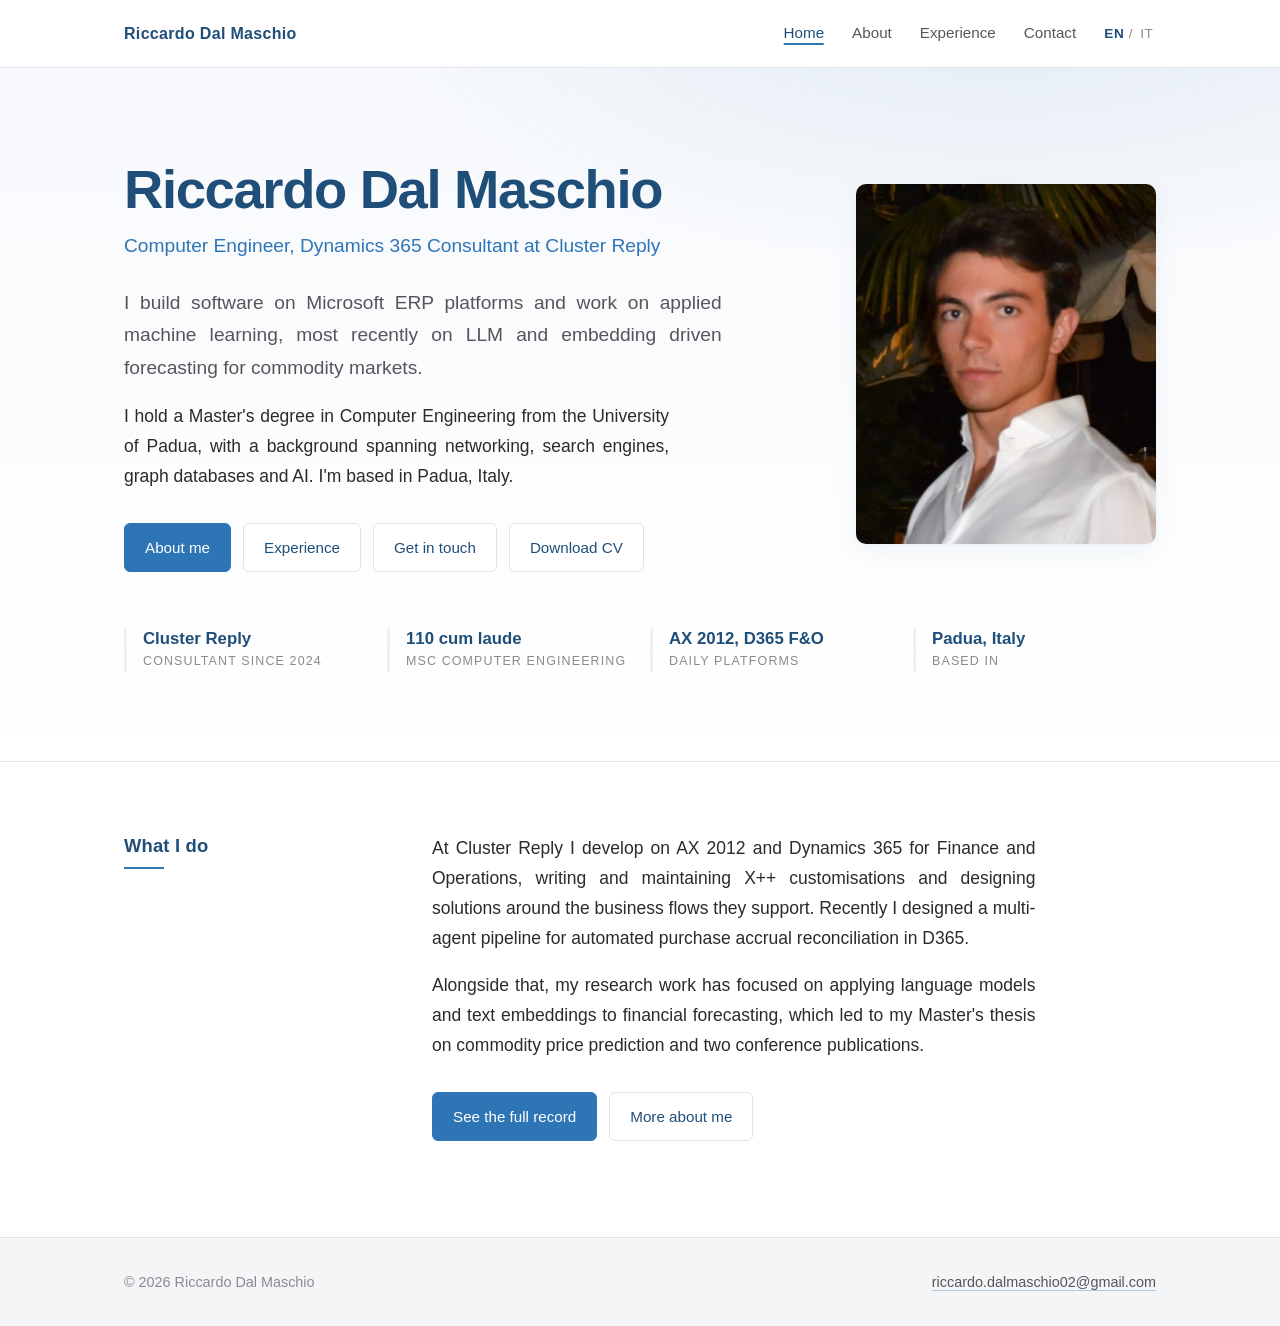
==== index.html @ c790fe82 "Richer desktop layout, subtle animations, justified text, publication links - Two-column editorial l" ====
<!DOCTYPE html>
<html lang="en">
<head>
  <meta charset="utf-8">
  <meta name="viewport" content="width=device-width, initial-scale=1">
  <title>Riccardo Dal Maschio</title>
  <meta name="description" content="Riccardo Dal Maschio, computer engineer and Microsoft Dynamics 365 consultant based in Padua, Italy.">
  <link rel="alternate" hreflang="it" href="it/index.html">
  <link rel="alternate" hreflang="en" href="index.html">
  <link rel="stylesheet" href="styles.css">
  <script>document.documentElement.classList.add('js');</script>
</head>
<body>

  <header class="site-header">
    <div class="wrap">
      <a class="brand" href="index.html">Riccardo Dal Maschio</a>
      <div class="header-right">
        <nav class="site-nav" aria-label="Main">
          <ul>
            <li><a href="index.html" aria-current="page">Home</a></li>
            <li><a href="about.html">About</a></li>
            <li><a href="experience.html">Experience</a></li>
            <li><a href="contact.html">Contact</a></li>
          </ul>
        </nav>
        <p class="lang-switch">
          <span aria-current="true">EN</span> / <a href="it/index.html" hreflang="it" lang="it">IT</a>
        </p>
      </div>
    </div>
  </header>

  <div class="hero-band">
    <div class="wrap">
      <section class="hero">
        <div class="hero-text reveal">
          <h1>Riccardo Dal Maschio</h1>
          <p class="role">Computer Engineer, Dynamics 365 Consultant at Cluster Reply</p>

          <p class="lede">
            I build software on Microsoft ERP platforms and work on applied
            machine learning, most recently on LLM and embedding driven
            forecasting for commodity markets.
          </p>

          <p>
            I hold a Master's degree in Computer Engineering from the University
            of Padua, with a background spanning networking, search engines,
            graph databases and AI. I'm based in Padua, Italy.
          </p>

          <div class="actions">
            <a class="btn btn-primary" href="about.html">About me</a>
            <a class="btn" href="experience.html">Experience</a>
            <a class="btn" href="contact.html">Get in touch</a>
            <a class="btn" href="resume/Riccardo%20Dal%20Maschio%20CV.pdf" download>Download CV</a>
          </div>
        </div>

        <img class="hero-photo reveal" src="resume/foto%20cv.jpeg"
             alt="Portrait of Riccardo Dal Maschio" width="300" height="360">
      </section>

      <ul class="facts" data-stagger>
        <li class="reveal">
          <span class="fact-value">Cluster Reply</span>
          <span class="fact-label">Consultant since 2024</span>
        </li>
        <li class="reveal">
          <span class="fact-value">110 cum laude</span>
          <span class="fact-label">MSc Computer Engineering</span>
        </li>
        <li class="reveal">
          <span class="fact-value">AX 2012, D365 F&amp;O</span>
          <span class="fact-label">Daily platforms</span>
        </li>
        <li class="reveal">
          <span class="fact-value">Padua, Italy</span>
          <span class="fact-label">Based in</span>
        </li>
      </ul>
    </div>
  </div>

  <main>
    <div class="wrap">

      <section class="content-section reveal">
        <h2>What I do</h2>
        <div class="section-body" data-stagger>
          <p>
            At Cluster Reply I develop on AX 2012 and Dynamics 365 for Finance
            and Operations, writing and maintaining X++ customisations and
            designing solutions around the business flows they support. Recently
            I designed a multi-agent pipeline for automated purchase accrual
            reconciliation in D365.
          </p>
          <p>
            Alongside that, my research work has focused on applying language
            models and text embeddings to financial forecasting, which led to my
            Master's thesis on commodity price prediction and two conference
            publications.
          </p>
          <div class="actions">
            <a class="btn btn-primary" href="experience.html">See the full record</a>
            <a class="btn" href="about.html">More about me</a>
          </div>
        </div>
      </section>

    </div>
  </main>

  <footer class="site-footer">
    <div class="wrap">
      <span>&copy; 2026 Riccardo Dal Maschio</span>
      <span><a href="mailto:riccardo.dalmaschio02@gmail.com">riccardo.dalmaschio02@gmail.com</a></span>
    </div>
  </footer>

  <script src="script.js"></script>
</body>
</html>
---- styles.css ----
/* ---------- Base ---------- */

:root {
  --navy: #1f4e79;
  --blue: #2e75b6;
  --blue-soft: #eaf1f8;
  --ink: #2b2b2e;
  --ink-soft: #55565a;
  --ink-faint: #8a8b90;
  --rule: #e0e3e8;
  --bg: #ffffff;
  --bg-soft: #f4f5f7;
  --shadow: 0 1px 2px rgba(31, 78, 121, 0.04), 0 8px 24px rgba(31, 78, 121, 0.06);
  --shadow-lift: 0 2px 4px rgba(31, 78, 121, 0.06), 0 14px 34px rgba(31, 78, 121, 0.1);
  --ease: cubic-bezier(0.22, 0.61, 0.36, 1);
}

*,
*::before,
*::after {
  box-sizing: border-box;
}

html {
  -webkit-text-size-adjust: 100%;
  scroll-behavior: smooth;
}

body {
  margin: 0;
  background: var(--bg);
  color: var(--ink);
  font-family: -apple-system, BlinkMacSystemFont, "Segoe UI", Roboto,
    "Helvetica Neue", Arial, sans-serif;
  font-size: 17px;
  line-height: 1.7;
  -webkit-font-smoothing: antialiased;
}

/* ---------- Layout ---------- */

.wrap {
  width: 100%;
  max-width: 1080px;
  margin: 0 auto;
  padding: 0 1.5rem;
}

main {
  padding: 3.5rem 0 5rem;
}

section + section {
  margin-top: 4rem;
}

/* ---------- Typography ---------- */

h1,
h2,
h3 {
  line-height: 1.25;
  font-weight: 600;
  margin: 0 0 0.75rem;
  letter-spacing: -0.015em;
  color: var(--navy);
}

h1 {
  font-size: 2.4rem;
}

h2 {
  font-size: 1.3rem;
  margin-top: 0;
  padding-bottom: 0.5rem;
  border-bottom: 2px solid var(--blue-soft);
}

h3 {
  font-size: 1.05rem;
  font-weight: 600;
  color: var(--ink);
}

p {
  margin: 0 0 1.1rem;
}

ul {
  margin: 0 0 1.1rem;
  padding-left: 1.25rem;
}

li {
  margin-bottom: 0.4rem;
}

li::marker {
  color: var(--blue);
}

/* Justified body copy, with hyphenation so the rag stays tight */
p,
.entry li,
.tech-list li,
.pub-list li {
  text-align: justify;
  text-justify: inter-word;
  hyphens: auto;
}

.meta,
.role,
.eyebrow,
.lang-switch,
.site-footer span,
.contact-list li,
.skill-card li {
  text-align: left;
  hyphens: manual;
}

a {
  color: var(--blue);
  text-decoration: underline;
  text-underline-offset: 3px;
  text-decoration-color: rgba(46, 117, 182, 0.35);
  transition: color 0.2s var(--ease), text-decoration-color 0.2s var(--ease);
}

a:hover,
a:focus-visible {
  color: var(--navy);
  text-decoration-color: currentColor;
}

:focus-visible {
  outline: 2px solid var(--blue);
  outline-offset: 3px;
}

.lede {
  font-size: 1.15rem;
  color: var(--ink-soft);
}

.muted {
  color: var(--ink-soft);
}

.eyebrow {
  font-size: 0.8rem;
  letter-spacing: 0.09em;
  text-transform: uppercase;
  color: var(--blue);
  font-weight: 600;
  margin-bottom: 1.25rem;
}

.page-head {
  margin-bottom: 3rem;
}

/* ---------- Header / nav ---------- */

.site-header {
  position: sticky;
  top: 0;
  z-index: 10;
  border-bottom: 1px solid var(--rule);
  background: rgba(255, 255, 255, 0.9);
  backdrop-filter: saturate(180%) blur(10px);
  padding: 1.15rem 0;
}

.site-header .wrap {
  display: flex;
  flex-wrap: wrap;
  align-items: center;
  justify-content: space-between;
  gap: 0.75rem 2rem;
}

.brand {
  font-weight: 600;
  font-size: 1rem;
  letter-spacing: 0.02em;
  text-decoration: none;
  color: var(--navy);
}

.header-right {
  display: flex;
  flex-wrap: wrap;
  align-items: center;
  gap: 0.75rem 1.75rem;
}

.site-nav ul {
  display: flex;
  flex-wrap: wrap;
  gap: 1.75rem;
  list-style: none;
  margin: 0;
  padding: 0;
}

.site-nav li {
  margin: 0;
}

.site-nav a {
  position: relative;
  text-decoration: none;
  color: var(--ink-soft);
  font-size: 0.95rem;
  padding-bottom: 4px;
  transition: color 0.2s var(--ease);
}

/* Nav underline that grows from the centre on hover */
.site-nav a::after {
  content: "";
  position: absolute;
  left: 50%;
  bottom: 0;
  width: 0;
  height: 2px;
  background: var(--blue);
  transform: translateX(-50%);
  transition: width 0.25s var(--ease);
}

.site-nav a:hover,
.site-nav a:focus-visible {
  color: var(--blue);
}

.site-nav a:hover::after,
.site-nav a:focus-visible::after,
.site-nav a[aria-current="page"]::after {
  width: 100%;
}

.site-nav a[aria-current="page"] {
  color: var(--navy);
}

.lang-switch {
  margin: 0;
  font-size: 0.85rem;
  letter-spacing: 0.05em;
  color: var(--ink-faint);
  white-space: nowrap;
}

.lang-switch a {
  text-decoration: none;
  color: var(--ink-faint);
  padding: 0 0.15rem;
}

.lang-switch a:hover,
.lang-switch a:focus-visible {
  color: var(--blue);
}

.lang-switch [aria-current="true"] {
  color: var(--navy);
  font-weight: 600;
}

/* ---------- Home hero ---------- */

.hero-band {
  background:
    radial-gradient(60rem 26rem at 78% -10%, rgba(46, 117, 182, 0.1), transparent 65%),
    linear-gradient(180deg, #f7f9fc 0%, #ffffff 100%);
  border-bottom: 1px solid var(--rule);
  padding: 4.5rem 0 4rem;
}

.hero {
  display: grid;
  grid-template-columns: minmax(0, 1fr);
  gap: 2.5rem;
  align-items: center;
}

.hero h1 {
  font-size: 2.6rem;
  margin-bottom: 0.4rem;
}

.hero .role {
  font-size: 1.1rem;
  color: var(--blue);
  font-weight: 500;
  margin-bottom: 1.5rem;
}

.hero-photo {
  width: 100%;
  max-width: 260px;
  aspect-ratio: 5 / 6;
  object-fit: cover;
  object-position: center 18%;
  border-radius: 10px;
  box-shadow: var(--shadow);
  transition: transform 0.4s var(--ease), box-shadow 0.4s var(--ease);
}

.hero-photo:hover {
  transform: translateY(-4px);
  box-shadow: var(--shadow-lift);
}

/* Small stat strip under the hero */
.facts {
  display: grid;
  grid-template-columns: repeat(auto-fit, minmax(160px, 1fr));
  gap: 1.25rem;
  margin-top: 3.5rem;
  padding: 0;
  list-style: none;
}

.facts li {
  margin: 0;
  padding-left: 1rem;
  border-left: 3px solid var(--blue-soft);
  transition: border-color 0.25s var(--ease);
}

.facts li:hover {
  border-left-color: var(--blue);
}

.facts .fact-value {
  display: block;
  font-size: 1.05rem;
  font-weight: 600;
  color: var(--navy);
  line-height: 1.35;
}

.facts .fact-label {
  display: block;
  font-size: 0.78rem;
  letter-spacing: 0.09em;
  text-transform: uppercase;
  color: var(--ink-faint);
}

/* ---------- Buttons ---------- */

.actions {
  display: flex;
  flex-wrap: wrap;
  gap: 0.75rem;
  margin-top: 2rem;
}

.btn {
  display: inline-block;
  padding: 0.65rem 1.25rem;
  border: 1px solid var(--rule);
  border-radius: 6px;
  font-size: 0.95rem;
  text-decoration: none;
  color: var(--navy);
  background: var(--bg);
  transition: transform 0.2s var(--ease), border-color 0.2s var(--ease),
    background-color 0.2s var(--ease), box-shadow 0.2s var(--ease),
    color 0.2s var(--ease);
}

.btn:hover,
.btn:focus-visible {
  border-color: var(--blue);
  background: var(--blue-soft);
  color: var(--navy);
  transform: translateY(-2px);
  box-shadow: var(--shadow);
}

.btn:active {
  transform: translateY(0);
}

.btn-primary {
  background: var(--blue);
  border-color: var(--blue);
  color: #fff;
}

.btn-primary:hover,
.btn-primary:focus-visible {
  background: var(--navy);
  border-color: var(--navy);
  color: #fff;
}

/* ---------- Entries (experience / education) ---------- */

.entry {
  position: relative;
  padding: 1.4rem 1.5rem;
  margin-bottom: 1rem;
  background: var(--bg);
  border: 1px solid var(--rule);
  border-left: 3px solid var(--blue-soft);
  border-radius: 8px;
  transition: transform 0.25s var(--ease), box-shadow 0.25s var(--ease),
    border-left-color 0.25s var(--ease);
}

.entry:hover {
  transform: translateY(-2px);
  border-left-color: var(--blue);
  box-shadow: var(--shadow);
}

.entry h3 {
  margin-bottom: 0.2rem;
}

.entry .meta {
  font-size: 0.82rem;
  letter-spacing: 0.05em;
  text-transform: uppercase;
  color: var(--blue);
  font-weight: 600;
  margin-bottom: 0.75rem;
}

.entry ul,
.entry p {
  margin-bottom: 0;
}

.entry ul {
  list-style: disc;
  padding-left: 1.25rem;
}

/* ---------- Skill cards ---------- */

.skill-groups {
  display: grid;
  grid-template-columns: repeat(auto-fit, minmax(230px, 1fr));
  gap: 1.25rem;
  margin-top: 1.75rem;
}

.skill-card {
  background: var(--bg-soft);
  border: 1px solid transparent;
  border-radius: 8px;
  padding: 1.25rem 1.4rem;
  transition: transform 0.25s var(--ease), box-shadow 0.25s var(--ease),
    border-color 0.25s var(--ease), background-color 0.25s var(--ease);
}

.skill-card:hover {
  transform: translateY(-2px);
  background: var(--bg);
  border-color: var(--rule);
  box-shadow: var(--shadow);
}

.skill-card h3 {
  font-size: 0.8rem;
  letter-spacing: 0.09em;
  text-transform: uppercase;
  color: var(--blue);
  margin-bottom: 0.7rem;
}

.skill-card ul {
  list-style: disc;
  padding-left: 1.15rem;
  margin: 0;
}

.skill-card li {
  font-size: 0.95rem;
  color: var(--ink-soft);
  margin-bottom: 0.3rem;
}

/* ---------- Contact list ---------- */

.contact-list {
  list-style: none;
  padding: 0;
  margin: 2rem 0 0;
  display: grid;
  gap: 1rem;
  grid-template-columns: repeat(auto-fit, minmax(260px, 1fr));
}

.contact-list li {
  margin: 0;
  padding: 1.15rem 1.4rem;
  background: var(--bg);
  border: 1px solid var(--rule);
  border-left: 3px solid var(--blue-soft);
  border-radius: 8px;
  transition: transform 0.25s var(--ease), box-shadow 0.25s var(--ease),
    border-left-color 0.25s var(--ease);
}

.contact-list li:hover {
  transform: translateY(-2px);
  border-left-color: var(--blue);
  box-shadow: var(--shadow);
}

.contact-list .label {
  display: block;
  font-size: 0.78rem;
  letter-spacing: 0.09em;
  text-transform: uppercase;
  color: var(--blue);
  font-weight: 600;
  margin-bottom: 0.15rem;
}

/* ---------- Footer ---------- */

.site-footer {
  border-top: 1px solid var(--rule);
  background: var(--bg-soft);
  padding: 2rem 0;
  font-size: 0.9rem;
  color: var(--ink-faint);
}

.site-footer .wrap {
  display: flex;
  flex-wrap: wrap;
  justify-content: space-between;
  gap: 0.5rem 1.5rem;
}

.site-footer a {
  color: var(--ink-soft);
}

.site-footer a:hover,
.site-footer a:focus-visible {
  color: var(--blue);
}

/* ---------- Scroll reveal ---------- */

.js .reveal {
  opacity: 0;
  transform: translateY(16px);
  transition: opacity 0.6s var(--ease), transform 0.6s var(--ease);
  transition-delay: var(--delay, 0s);
}

.js .reveal.is-visible {
  opacity: 1;
  transform: none;
}

/* ---------- Desktop layout ---------- */

@media (min-width: 800px) {
  body {
    font-size: 17.5px;
  }

  main {
    padding: 4.5rem 0 6rem;
  }

  h1 {
    font-size: 3rem;
  }

  .page-head {
    display: grid;
    grid-template-columns: 220px minmax(0, 1fr);
    gap: 0 3rem;
    align-items: baseline;
    margin-bottom: 4rem;
  }

  .page-head .eyebrow {
    grid-column: 1;
    margin: 0;
    padding-top: 0.75rem;
  }

  .page-head h1 {
    grid-column: 2;
    margin: 0;
  }

  /* Editorial two-column sections: heading rail on the left, content right */
  .content-section {
    display: grid;
    grid-template-columns: 220px minmax(0, 1fr);
    gap: 0 3rem;
  }

  .content-section > h2 {
    position: sticky;
    top: 5.5rem;
    align-self: start;
    border-bottom: none;
    padding-bottom: 0;
    font-size: 1.15rem;
    letter-spacing: 0.01em;
  }

  .content-section > h2::after {
    content: "";
    display: block;
    width: 2.5rem;
    height: 2px;
    margin-top: 0.6rem;
    background: var(--blue);
  }

  .section-body > :last-child {
    margin-bottom: 0;
  }

  /* Prose gets a comfortable measure without shrinking the whole page */
  .section-body p,
  .section-body > ul {
    max-width: 62ch;
  }

  .hero {
    grid-template-columns: minmax(0, 1fr) 300px;
    gap: 4rem;
  }

  .hero h1 {
    font-size: 3.4rem;
    letter-spacing: -0.025em;
  }

  .hero .role {
    font-size: 1.2rem;
  }

  .hero .lede {
    font-size: 1.2rem;
  }

  .hero-text p {
    max-width: 56ch;
  }

  .hero-photo {
    max-width: 300px;
    justify-self: end;
  }

  .hero-band {
    padding: 5.5rem 0 4.5rem;
  }

  /* Experience entries sit two per row on wide screens */
  .entry-grid {
    display: grid;
    grid-template-columns: repeat(2, minmax(0, 1fr));
    gap: 1.25rem;
    align-items: start;
  }

  .entry-grid .entry {
    margin-bottom: 0;
    height: 100%;
  }

  .entry-grid .entry-wide {
    grid-column: 1 / -1;
  }
}

@media (min-width: 1100px) {
  .page-head,
  .content-section {
    grid-template-columns: 260px minmax(0, 1fr);
  }
}

/* ---------- Mobile ---------- */

@media (max-width: 600px) {
  body {
    font-size: 16px;
  }

  main {
    padding: 2.5rem 0 3.5rem;
  }

  h1 {
    font-size: 1.9rem;
  }

  .hero-band {
    padding: 2.5rem 0 2.75rem;
  }

  .hero {
    gap: 1.75rem;
  }

  .hero h1 {
    font-size: 2rem;
  }

  .hero-photo {
    max-width: 170px;
    order: -1;
  }

  .site-header {
    position: static;
    padding: 1.25rem 0;
  }

  .site-header .wrap {
    flex-direction: column;
    align-items: flex-start;
  }

  .header-right {
    flex-direction: column;
    align-items: flex-start;
    gap: 0.75rem;
  }

  .site-nav ul {
    gap: 1.15rem;
  }

  /* Justification gets ugly at phone widths */
  p,
  .entry li,
  .tech-list li,
  .pub-list li {
    text-align: left;
  }
}

/* ---------- Motion preferences ---------- */

@media (prefers-reduced-motion: reduce) {
  html {
    scroll-behavior: auto;
  }

  *,
  *::before,
  *::after {
    animation-duration: 0.01ms !important;
    animation-iteration-count: 1 !important;
    transition-duration: 0.01ms !important;
  }

  .js .reveal {
    opacity: 1;
    transform: none;
  }
}
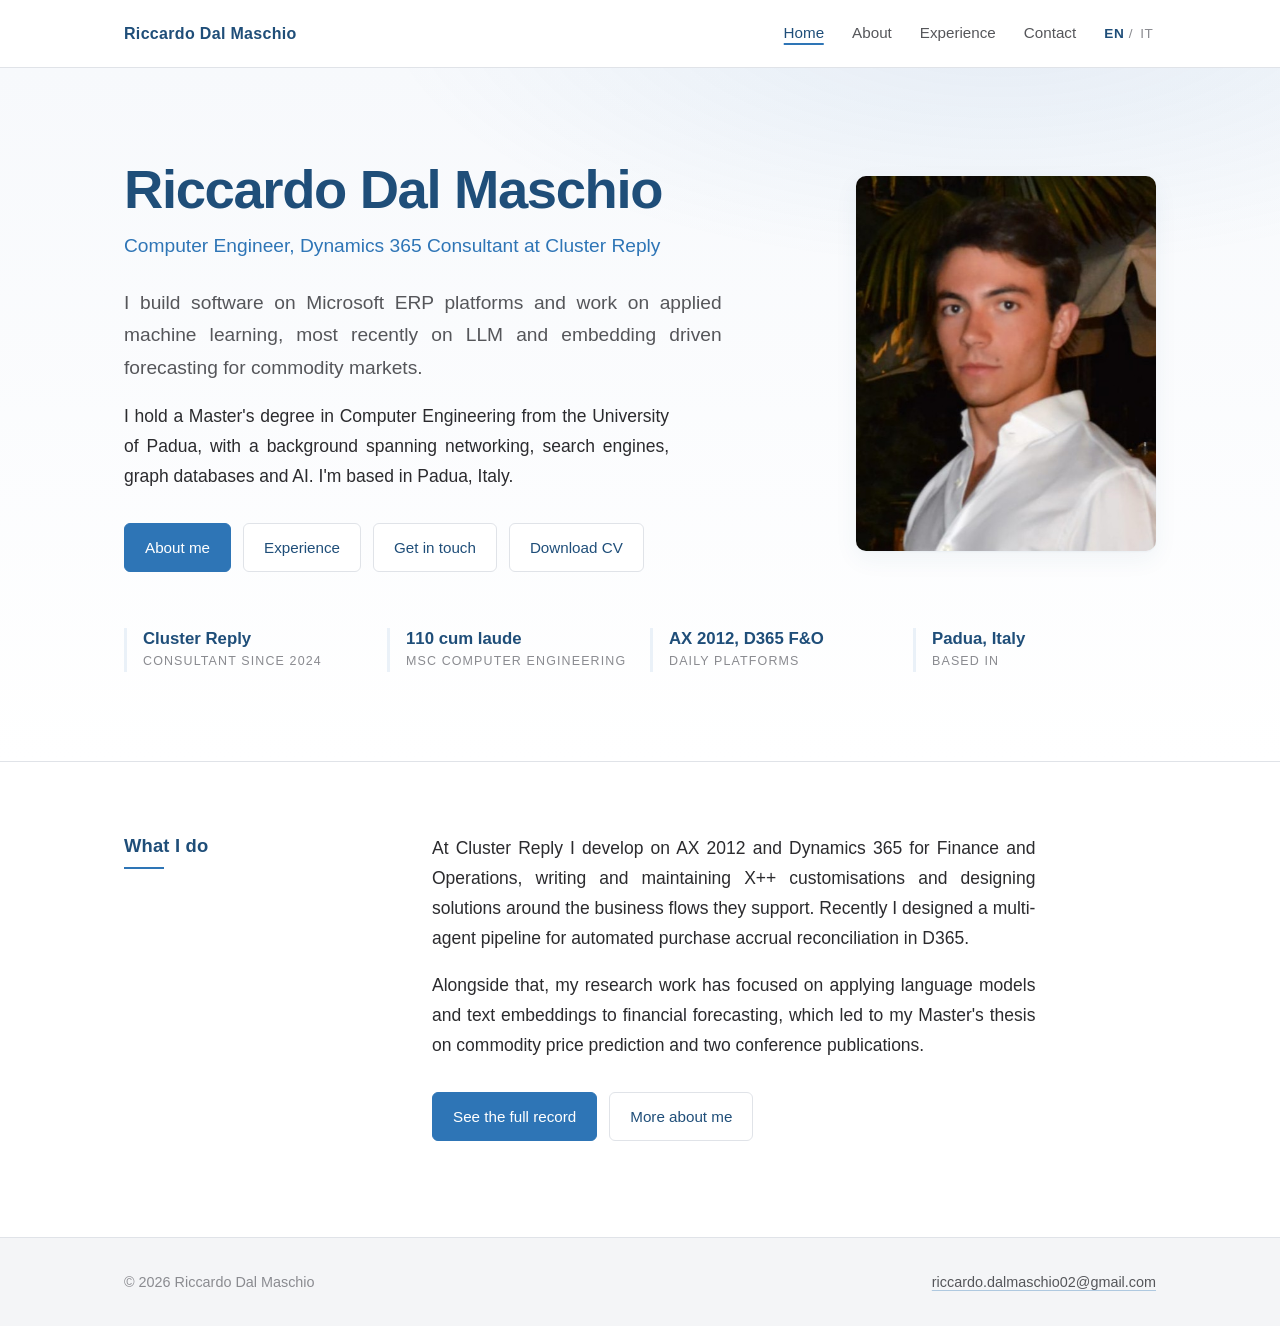
==== commit 8b15f0ac: "Justify text at all widths, fix mobile portrait, RDM favicon - Keep body copy justified on phones as" ====
--- a/index.html
+++ b/index.html
@@ -7,6 +7,7 @@
   <meta name="description" content="Riccardo Dal Maschio, computer engineer and Microsoft Dynamics 365 consultant based in Padua, Italy.">
   <link rel="alternate" hreflang="it" href="it/index.html">
   <link rel="alternate" hreflang="en" href="index.html">
+  <link rel="icon" href="favicon.svg" type="image/svg+xml">
   <link rel="stylesheet" href="styles.css">
   <script>document.documentElement.classList.add('js');</script>
 </head>
@@ -59,7 +60,7 @@
         </div>
 
         <img class="hero-photo reveal" src="resume/foto%20cv.jpeg"
-             alt="Portrait of Riccardo Dal Maschio" width="300" height="360">
+             alt="Portrait of Riccardo Dal Maschio" width="300" height="375">
       </section>
 
       <ul class="facts" data-stagger>
--- a/styles.css
+++ b/styles.css
@@ -30,6 +30,7 @@
   margin: 0;
   background: var(--bg);
   color: var(--ink);
+  overflow-wrap: break-word;
   font-family: -apple-system, BlinkMacSystemFont, "Segoe UI", Roboto,
     "Helvetica Neue", Arial, sans-serif;
   font-size: 17px;
@@ -170,6 +171,7 @@
   z-index: 10;
   border-bottom: 1px solid var(--rule);
   background: rgba(255, 255, 255, 0.9);
+  -webkit-backdrop-filter: saturate(180%) blur(10px);
   backdrop-filter: saturate(180%) blur(10px);
   padding: 1.15rem 0;
 }
@@ -300,14 +302,18 @@
   margin-bottom: 1.5rem;
 }
 
+/* Both dimensions are set explicitly rather than derived from aspect-ratio:
+   browsers without aspect-ratio support otherwise fall back to the img height
+   attribute and render a tall, narrow sliver. */
 .hero-photo {
-  width: 100%;
-  max-width: 260px;
-  aspect-ratio: 5 / 6;
+  display: block;
+  width: min(100%, 250px);
+  height: 300px;
   object-fit: cover;
   object-position: center 18%;
   border-radius: 10px;
   box-shadow: var(--shadow);
+  justify-self: center;
   transition: transform 0.4s var(--ease), box-shadow 0.4s var(--ease);
 }
 
@@ -492,18 +498,24 @@
 
 /* ---------- Contact list ---------- */
 
+/* One full-width row per detail: long values such as the email address get the
+   whole column and never overflow their card. */
 .contact-list {
   list-style: none;
   padding: 0;
   margin: 2rem 0 0;
   display: grid;
-  gap: 1rem;
-  grid-template-columns: repeat(auto-fit, minmax(260px, 1fr));
+  gap: 0.85rem;
+  grid-template-columns: minmax(0, 1fr);
 }
 
 .contact-list li {
+  display: grid;
+  grid-template-columns: 7.5rem minmax(0, 1fr);
+  align-items: baseline;
+  gap: 0 1.25rem;
   margin: 0;
-  padding: 1.15rem 1.4rem;
+  padding: 1.1rem 1.4rem;
   background: var(--bg);
   border: 1px solid var(--rule);
   border-left: 3px solid var(--blue-soft);
@@ -518,14 +530,18 @@
   box-shadow: var(--shadow);
 }
 
+.contact-list li > a,
+.contact-list li > .muted {
+  min-width: 0;
+  overflow-wrap: anywhere;
+}
+
 .contact-list .label {
-  display: block;
   font-size: 0.78rem;
   letter-spacing: 0.09em;
   text-transform: uppercase;
   color: var(--blue);
   font-weight: 600;
-  margin-bottom: 0.15rem;
 }
 
 /* ---------- Footer ---------- */
@@ -661,7 +677,8 @@
   }
 
   .hero-photo {
-    max-width: 300px;
+    width: 300px;
+    height: 375px;
     justify-self: end;
   }
 
@@ -670,11 +687,11 @@
   }
 
   /* Experience entries sit two per row on wide screens */
+  /* Default stretch alignment keeps paired cards the same height */
   .entry-grid {
     display: grid;
     grid-template-columns: repeat(2, minmax(0, 1fr));
     gap: 1.25rem;
-    align-items: start;
   }
 
   .entry-grid .entry {
@@ -694,6 +711,16 @@
   }
 }
 
+/* ---------- Tablet and below ---------- */
+
+/* Below the two-column breakpoint the hero is a single stack, so the portrait
+   leads and the text follows, on every narrow width rather than only on phones. */
+@media (max-width: 799px) {
+  .hero-photo {
+    order: -1;
+  }
+}
+
 /* ---------- Mobile ---------- */
 
 @media (max-width: 600px) {
@@ -722,8 +749,13 @@
   }
 
   .hero-photo {
-    max-width: 170px;
-    order: -1;
+    width: min(100%, 230px);
+    height: 276px;
+  }
+
+  .contact-list li {
+    grid-template-columns: minmax(0, 1fr);
+    gap: 0.15rem;
   }
 
   .site-header {
@@ -746,13 +778,6 @@
     gap: 1.15rem;
   }
 
-  /* Justification gets ugly at phone widths */
-  p,
-  .entry li,
-  .tech-list li,
-  .pub-list li {
-    text-align: left;
-  }
 }
 
 /* ---------- Motion preferences ---------- */
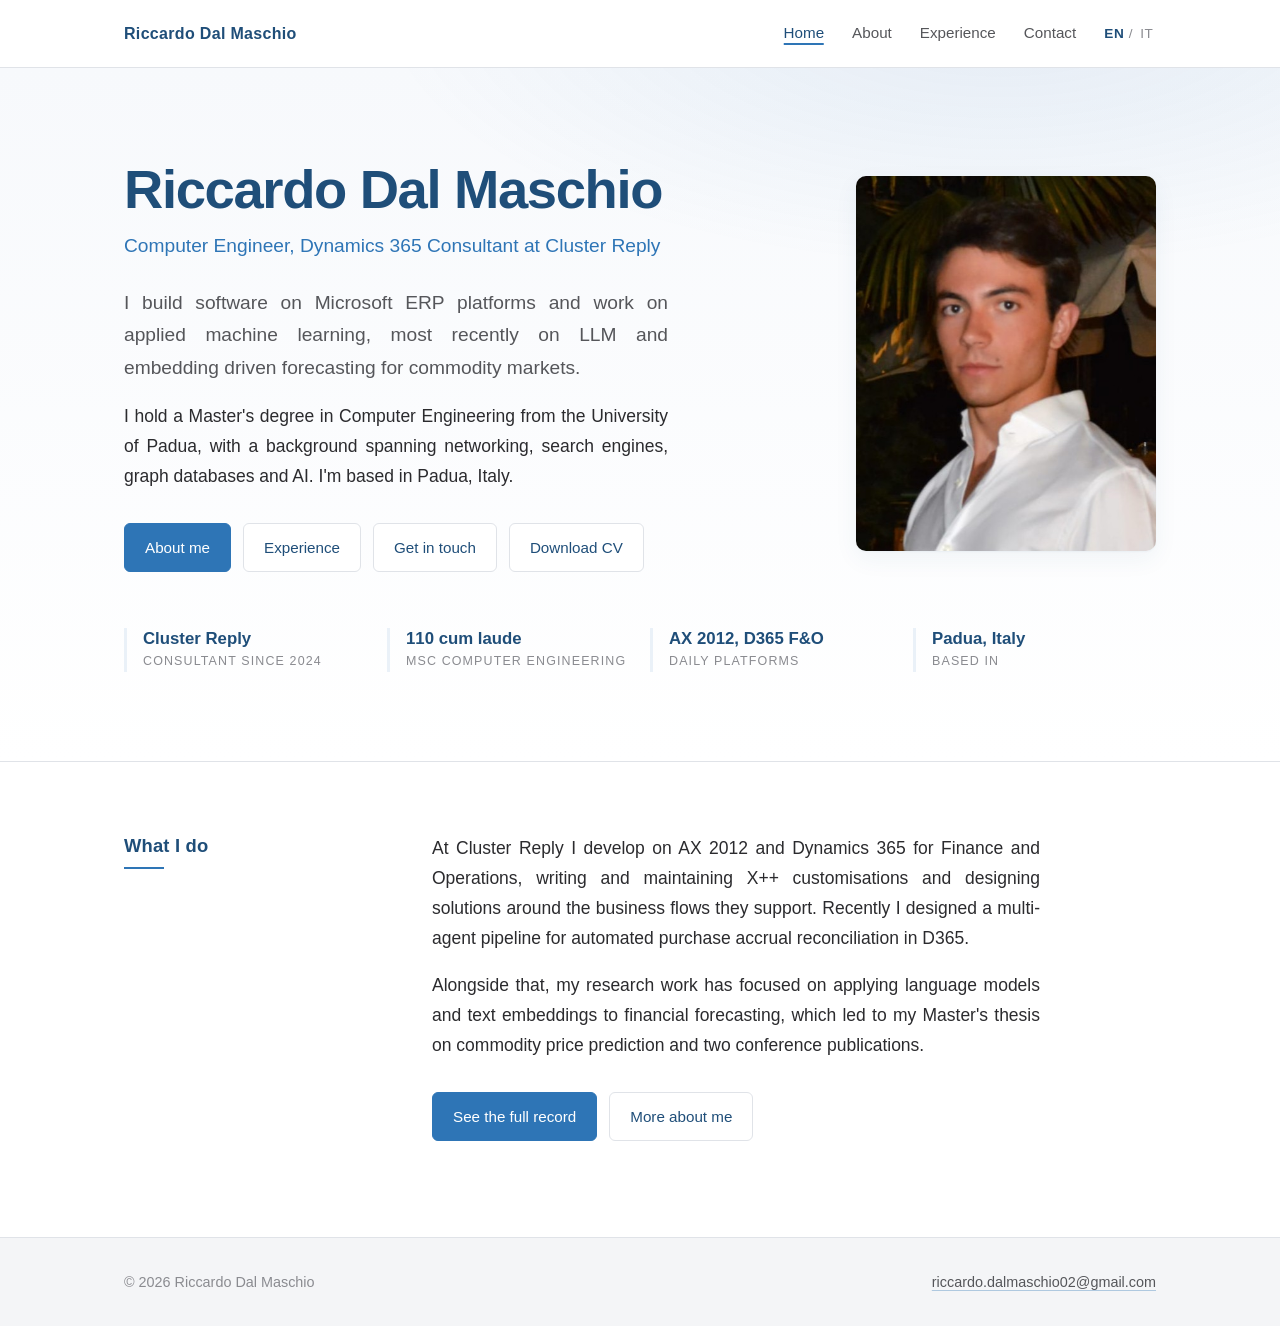
==== commit 4aa7cc89: "Fix paragraph-width mismatch and cache-busting for CSS/JS - .lede paragraphs run at a larger font-si" ====
--- a/index.html
+++ b/index.html
@@ -8,7 +8,7 @@
   <link rel="alternate" hreflang="it" href="it/index.html">
   <link rel="alternate" hreflang="en" href="index.html">
   <link rel="icon" href="favicon.svg" type="image/svg+xml">
-  <link rel="stylesheet" href="styles.css">
+  <link rel="stylesheet" href="styles.css?v=4">
   <script>document.documentElement.classList.add('js');</script>
 </head>
 <body>
@@ -120,6 +120,6 @@
     </div>
   </footer>
 
-  <script src="script.js"></script>
+  <script src="script.js?v=4"></script>
 </body>
 </html>
--- a/styles.css
+++ b/styles.css
@@ -314,6 +314,7 @@
   border-radius: 10px;
   box-shadow: var(--shadow);
   justify-self: center;
+  margin-inline: auto;
   transition: transform 0.4s var(--ease), box-shadow 0.4s var(--ease);
 }
 
@@ -648,10 +649,15 @@
     margin-bottom: 0;
   }
 
-  /* Prose gets a comfortable measure without shrinking the whole page */
+  /* Prose gets a comfortable measure without shrinking the whole page.
+     rem, not ch: ch is relative to each element's own font-size, so a
+     larger .lede paragraph next to a regular one would get a wider box
+     and their right edges would stop lining up under justification. rem
+     is always relative to the root font-size, so every paragraph in a
+     section gets the exact same pixel width regardless of its own type size. */
   .section-body p,
   .section-body > ul {
-    max-width: 62ch;
+    max-width: 38rem;
   }
 
   .hero {
@@ -672,14 +678,17 @@
     font-size: 1.2rem;
   }
 
+  /* rem for the same reason as .section-body: .lede runs bigger than the
+     plain paragraph beside it, and ch would give it a wider box. */
   .hero-text p {
-    max-width: 56ch;
+    max-width: 34rem;
   }
 
   .hero-photo {
     width: 300px;
     height: 375px;
     justify-self: end;
+    margin-inline: 0;
   }
 
   .hero-band {
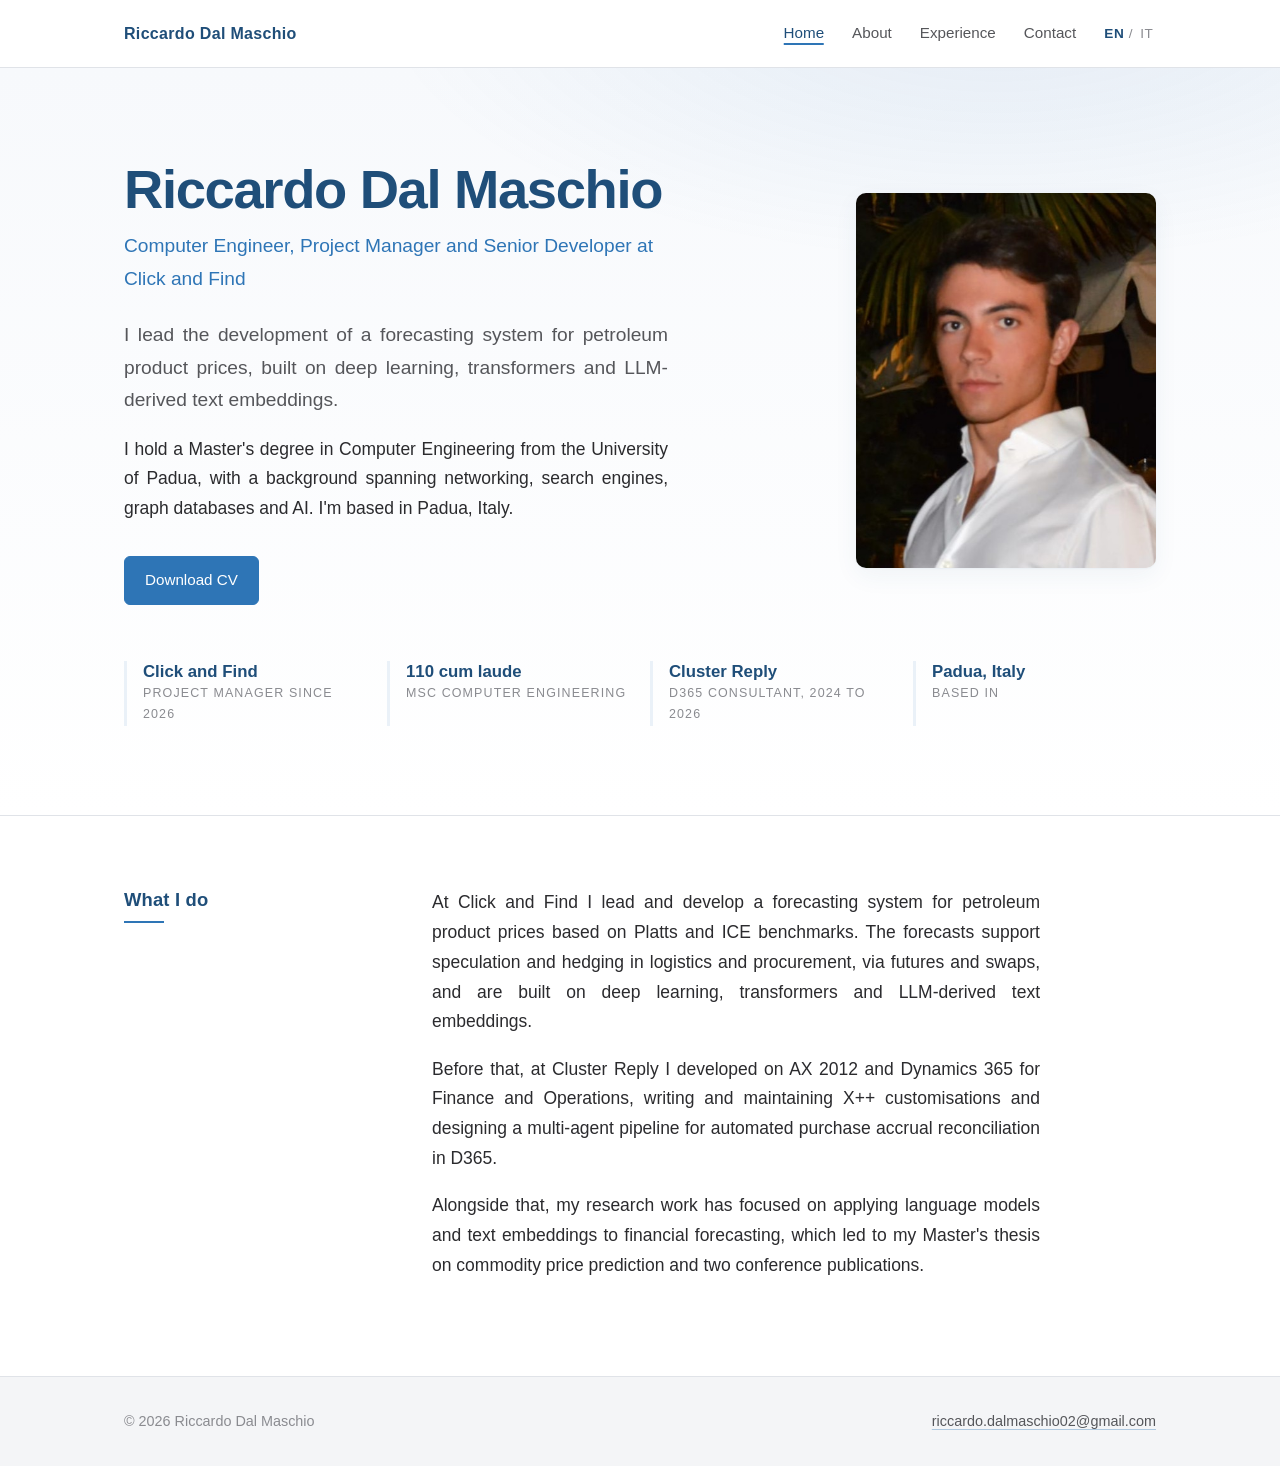
==== commit 8f10a3df: "Update CV details: change job title to Project Manager and Senior Developer at Click and Find, enhan" ====
--- a/index.html
+++ b/index.html
@@ -4,7 +4,7 @@
   <meta charset="utf-8">
   <meta name="viewport" content="width=device-width, initial-scale=1">
   <title>Riccardo Dal Maschio</title>
-  <meta name="description" content="Riccardo Dal Maschio, computer engineer and Microsoft Dynamics 365 consultant based in Padua, Italy.">
+  <meta name="description" content="Riccardo Dal Maschio, computer engineer, project manager and senior developer at Click and Find, based in Padua, Italy.">
   <link rel="alternate" hreflang="it" href="it/index.html">
   <link rel="alternate" hreflang="en" href="index.html">
   <link rel="icon" href="favicon.svg" type="image/svg+xml">
@@ -37,12 +37,12 @@
       <section class="hero">
         <div class="hero-text reveal">
           <h1>Riccardo Dal Maschio</h1>
-          <p class="role">Computer Engineer, Dynamics 365 Consultant at Cluster Reply</p>
+          <p class="role">Computer Engineer, Project Manager and Senior Developer at Click and Find</p>
 
           <p class="lede">
-            I build software on Microsoft ERP platforms and work on applied
-            machine learning, most recently on LLM and embedding driven
-            forecasting for commodity markets.
+            I lead the development of a forecasting system for petroleum product
+            prices, built on deep learning, transformers and LLM-derived text
+            embeddings.
           </p>
 
           <p>
@@ -52,10 +52,7 @@
           </p>
 
           <div class="actions">
-            <a class="btn btn-primary" href="about.html">About me</a>
-            <a class="btn" href="experience.html">Experience</a>
-            <a class="btn" href="contact.html">Get in touch</a>
-            <a class="btn" href="resume/Riccardo%20Dal%20Maschio%20CV.pdf" download>Download CV</a>
+            <a class="btn btn-primary" href="resume/Riccardo%20Dal%20Maschio%20CV.pdf?v=2" download>Download CV</a>
           </div>
         </div>
 
@@ -65,16 +62,16 @@
 
       <ul class="facts" data-stagger>
         <li class="reveal">
-          <span class="fact-value">Cluster Reply</span>
-          <span class="fact-label">Consultant since 2024</span>
+          <span class="fact-value">Click and Find</span>
+          <span class="fact-label">Project Manager since 2026</span>
         </li>
         <li class="reveal">
           <span class="fact-value">110 cum laude</span>
           <span class="fact-label">MSc Computer Engineering</span>
         </li>
         <li class="reveal">
-          <span class="fact-value">AX 2012, D365 F&amp;O</span>
-          <span class="fact-label">Daily platforms</span>
+          <span class="fact-value">Cluster Reply</span>
+          <span class="fact-label">D365 Consultant, 2024 to 2026</span>
         </li>
         <li class="reveal">
           <span class="fact-value">Padua, Italy</span>
@@ -91,11 +88,17 @@
         <h2>What I do</h2>
         <div class="section-body" data-stagger>
           <p>
-            At Cluster Reply I develop on AX 2012 and Dynamics 365 for Finance
-            and Operations, writing and maintaining X++ customisations and
-            designing solutions around the business flows they support. Recently
-            I designed a multi-agent pipeline for automated purchase accrual
-            reconciliation in D365.
+            At Click and Find I lead and develop a forecasting system for
+            petroleum product prices based on Platts and ICE benchmarks. The
+            forecasts support speculation and hedging in logistics and
+            procurement, via futures and swaps, and are built on deep learning,
+            transformers and LLM-derived text embeddings.
+          </p>
+          <p>
+            Before that, at Cluster Reply I developed on AX 2012 and Dynamics 365
+            for Finance and Operations, writing and maintaining X++
+            customisations and designing a multi-agent pipeline for automated
+            purchase accrual reconciliation in D365.
           </p>
           <p>
             Alongside that, my research work has focused on applying language
@@ -103,10 +106,6 @@
             Master's thesis on commodity price prediction and two conference
             publications.
           </p>
-          <div class="actions">
-            <a class="btn btn-primary" href="experience.html">See the full record</a>
-            <a class="btn" href="about.html">More about me</a>
-          </div>
         </div>
       </section>
 
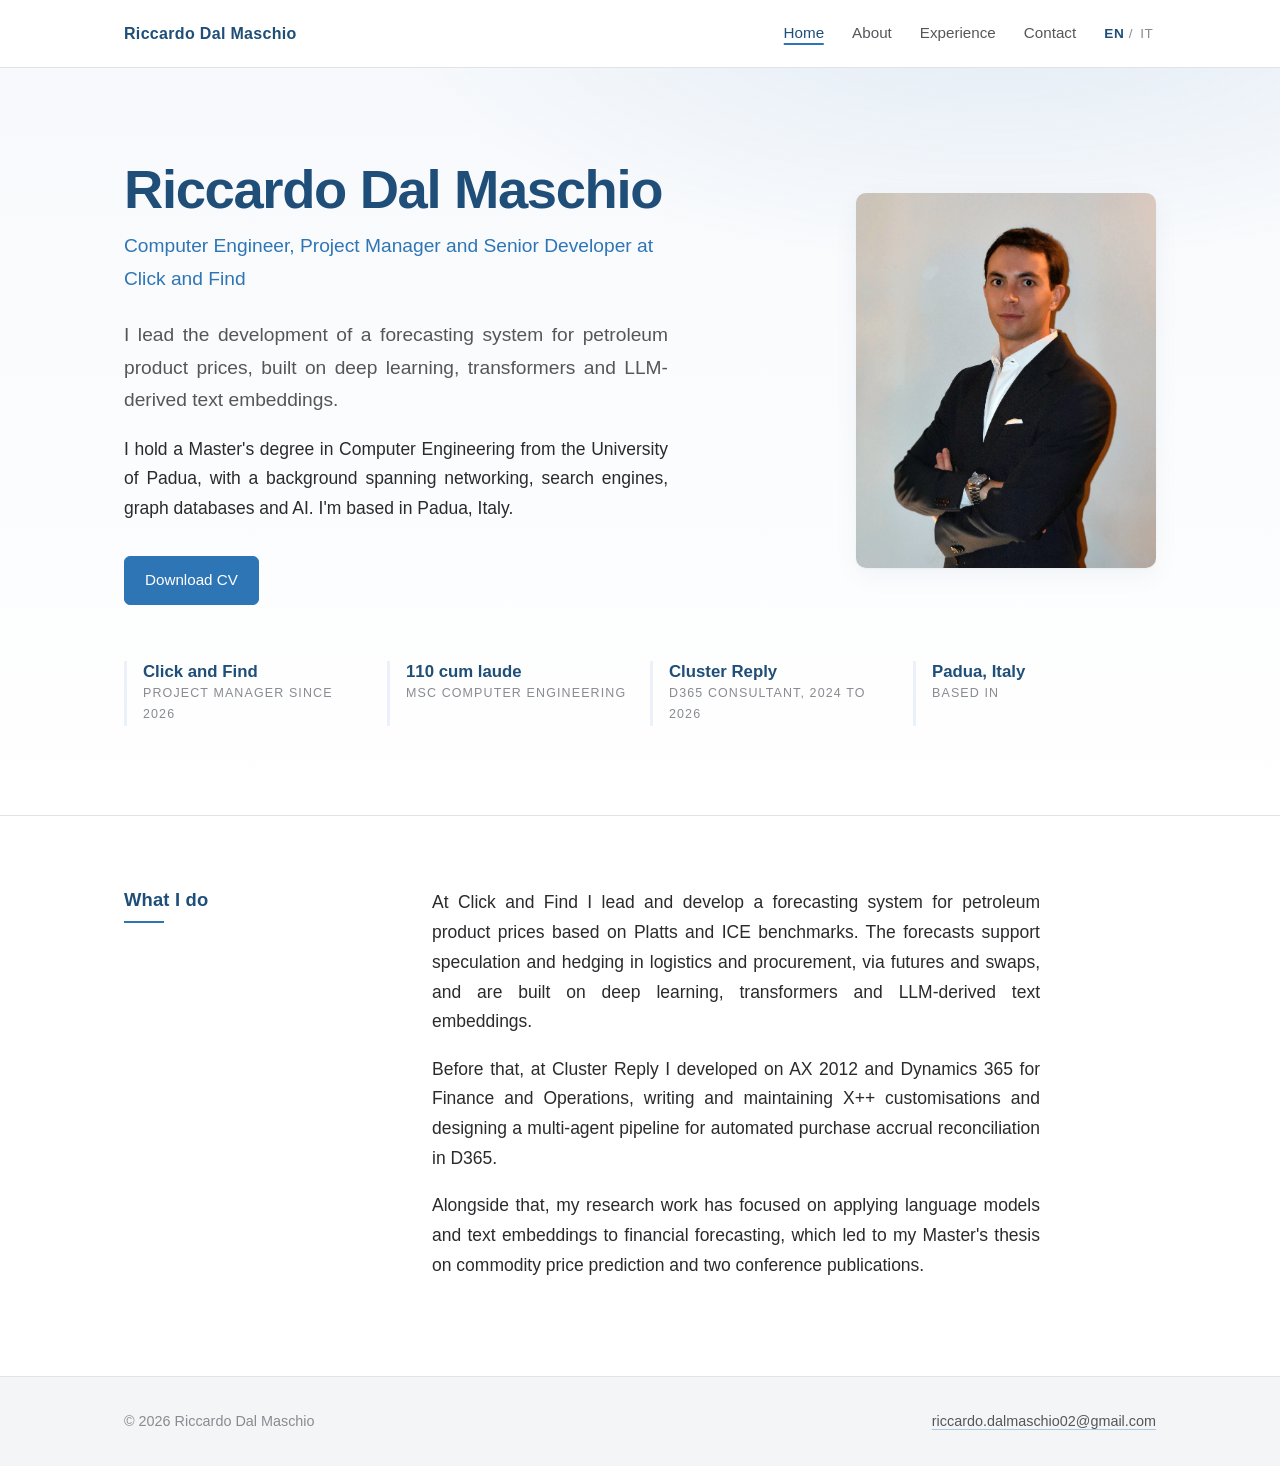
==== commit 617e7bfd: "fixed error of photo missing" ====
--- a/index.html
+++ b/index.html
@@ -52,11 +52,11 @@
           </p>
 
           <div class="actions">
-            <a class="btn btn-primary" href="resume/Riccardo%20Dal%20Maschio%20CV.pdf?v=2" download>Download CV</a>
+            <a class="btn btn-primary" href="resume/Riccardo%20Dal%20Maschio%20CV.pdf?v=3" download>Download CV</a>
           </div>
         </div>
 
-        <img class="hero-photo reveal" src="resume/foto%20cv.jpeg"
+        <img class="hero-photo reveal" src="resume/foto%20cv.jpg"
              alt="Portrait of Riccardo Dal Maschio" width="300" height="375">
       </section>
 
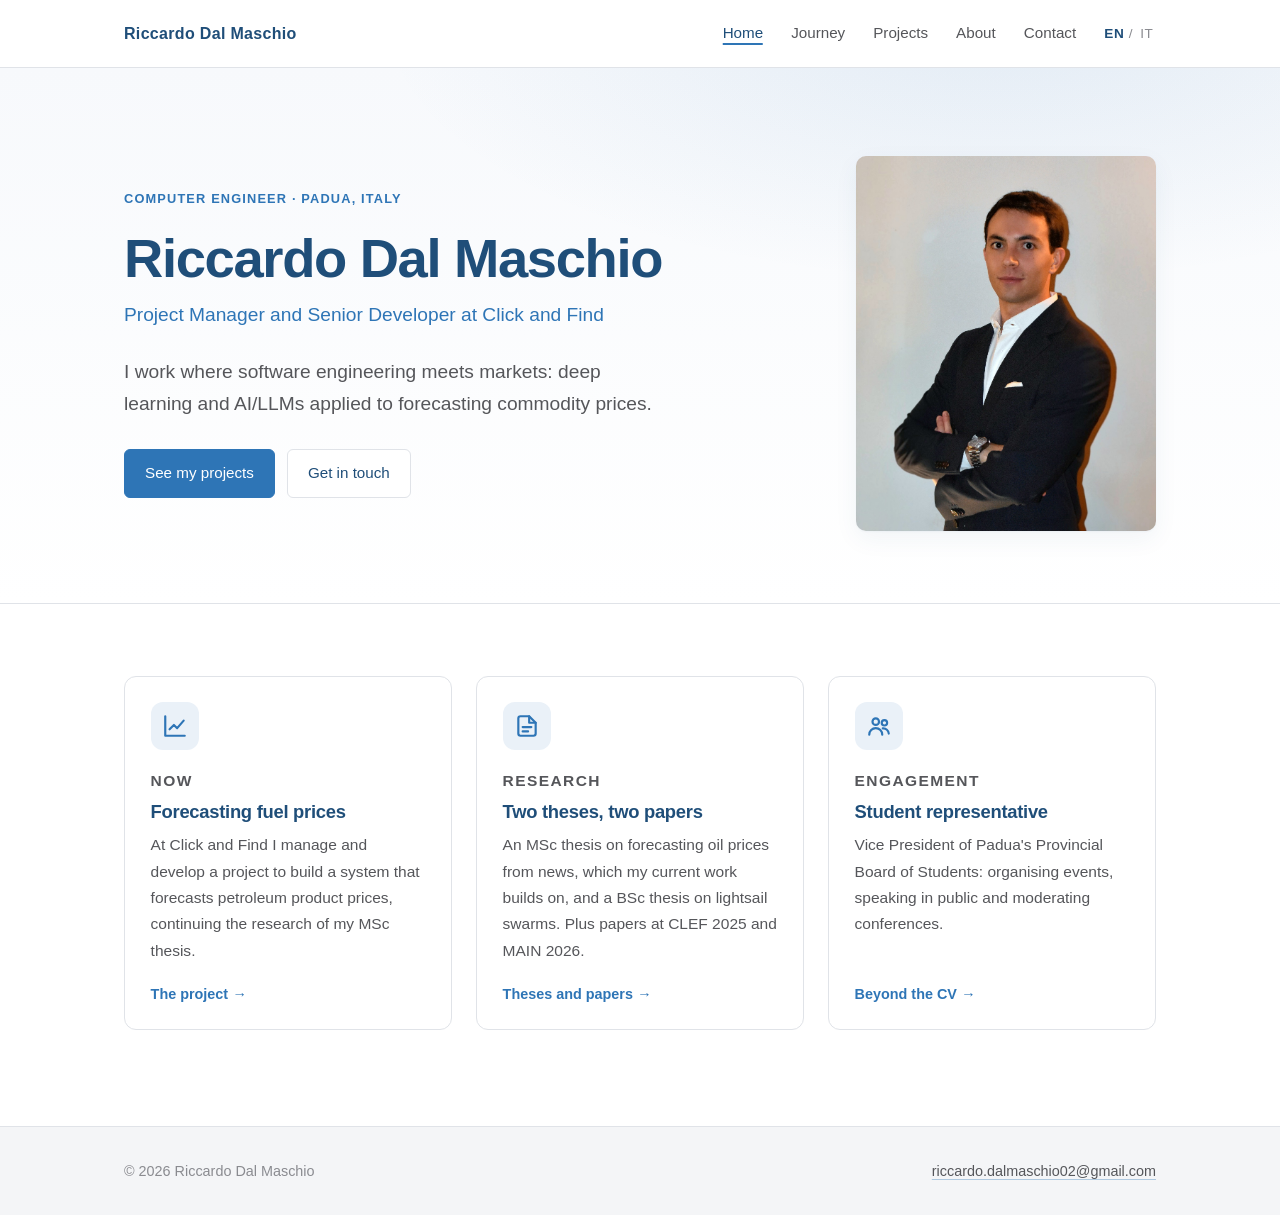
==== commit 457779e9: "Redesign site: Journey timeline, Projects page, About "Beyond the CV" - Home: three highlight cards " ====
--- a/index.html
+++ b/index.html
@@ -8,7 +8,7 @@
   <link rel="alternate" hreflang="it" href="it/index.html">
   <link rel="alternate" hreflang="en" href="index.html">
   <link rel="icon" href="favicon.svg" type="image/svg+xml">
-  <link rel="stylesheet" href="styles.css?v=4">
+  <link rel="stylesheet" href="styles.css?v=9">
   <script>document.documentElement.classList.add('js');</script>
 </head>
 <body>
@@ -20,8 +20,9 @@
         <nav class="site-nav" aria-label="Main">
           <ul>
             <li><a href="index.html" aria-current="page">Home</a></li>
+            <li><a href="experience.html">Journey</a></li>
+            <li><a href="projects.html">Projects</a></li>
             <li><a href="about.html">About</a></li>
-            <li><a href="experience.html">Experience</a></li>
             <li><a href="contact.html">Contact</a></li>
           </ul>
         </nav>
@@ -36,78 +37,65 @@
     <div class="wrap">
       <section class="hero">
         <div class="hero-text reveal">
+          <p class="eyebrow">Computer engineer &middot; Padua, Italy</p>
           <h1>Riccardo Dal Maschio</h1>
-          <p class="role">Computer Engineer, Project Manager and Senior Developer at Click and Find</p>
+          <p class="role">Project Manager and Senior Developer at Click and Find</p>
 
           <p class="lede">
-            I lead the development of a forecasting system for petroleum product
-            prices, built on deep learning, transformers and LLM-derived text
-            embeddings.
-          </p>
-
-          <p>
-            I hold a Master's degree in Computer Engineering from the University
-            of Padua, with a background spanning networking, search engines,
-            graph databases and AI. I'm based in Padua, Italy.
+            I work where software engineering meets markets: deep learning and
+            AI/LLMs applied to forecasting commodity prices.
           </p>
 
           <div class="actions">
-            <a class="btn btn-primary" href="resume/Riccardo%20Dal%20Maschio%20CV.pdf?v=3" download>Download CV</a>
+            <a class="btn btn-primary" href="projects.html">See my projects</a>
+            <a class="btn" href="contact.html">Get in touch</a>
           </div>
         </div>
 
         <img class="hero-photo reveal" src="resume/foto%20cv.jpg"
              alt="Portrait of Riccardo Dal Maschio" width="300" height="375">
       </section>
-
-      <ul class="facts" data-stagger>
-        <li class="reveal">
-          <span class="fact-value">Click and Find</span>
-          <span class="fact-label">Project Manager since 2026</span>
-        </li>
-        <li class="reveal">
-          <span class="fact-value">110 cum laude</span>
-          <span class="fact-label">MSc Computer Engineering</span>
-        </li>
-        <li class="reveal">
-          <span class="fact-value">Cluster Reply</span>
-          <span class="fact-label">D365 Consultant, 2024 to 2026</span>
-        </li>
-        <li class="reveal">
-          <span class="fact-value">Padua, Italy</span>
-          <span class="fact-label">Based in</span>
-        </li>
-      </ul>
     </div>
   </div>
 
   <main>
     <div class="wrap">
 
-      <section class="content-section reveal">
-        <h2>What I do</h2>
-        <div class="section-body" data-stagger>
-          <p>
-            At Click and Find I lead and develop a forecasting system for
-            petroleum product prices based on Platts and ICE benchmarks. The
-            forecasts support speculation and hedging in logistics and
-            procurement, via futures and swaps, and are built on deep learning,
-            transformers and LLM-derived text embeddings.
-          </p>
-          <p>
-            Before that, at Cluster Reply I developed on AX 2012 and Dynamics 365
-            for Finance and Operations, writing and maintaining X++
-            customisations and designing a multi-agent pipeline for automated
-            purchase accrual reconciliation in D365.
-          </p>
-          <p>
-            Alongside that, my research work has focused on applying language
-            models and text embeddings to financial forecasting, which led to my
-            Master's thesis on commodity price prediction and two conference
-            publications.
-          </p>
-        </div>
-      </section>
+      <ul class="highlights" data-stagger>
+        <li class="reveal">
+          <a class="card" href="projects.html#forecasting">
+            <span class="card-icon">
+              <svg viewBox="0 0 24 24" fill="none" stroke="currentColor" stroke-width="2" stroke-linecap="round" stroke-linejoin="round" aria-hidden="true"><path d="M3 3v18h18"/><path d="m7 15 4-4 3 3 6-7"/></svg>
+            </span>
+            <p class="eyebrow">Now</p>
+            <h3>Forecasting fuel prices</h3>
+            <p>At Click and Find I manage and develop a project to build a system that forecasts petroleum product prices, continuing the research of my MSc thesis.</p>
+            <span class="more">The project</span>
+          </a>
+        </li>
+        <li class="reveal">
+          <a class="card" href="projects.html">
+            <span class="card-icon">
+              <svg viewBox="0 0 24 24" fill="none" stroke="currentColor" stroke-width="2" stroke-linecap="round" stroke-linejoin="round" aria-hidden="true"><path d="M14 3H6a2 2 0 0 0-2 2v14a2 2 0 0 0 2 2h12a2 2 0 0 0 2-2V9z"/><path d="M14 3v6h6"/><path d="M8 13h8M8 17h5"/></svg>
+            </span>
+            <p class="eyebrow">Research</p>
+            <h3>Two theses, two papers</h3>
+            <p>An MSc thesis on forecasting oil prices from news, which my current work builds on, and a BSc thesis on lightsail swarms. Plus papers at CLEF 2025 and MAIN 2026.</p>
+            <span class="more">Theses and papers</span>
+          </a>
+        </li>
+        <li class="reveal">
+          <a class="card" href="about.html#beyond">
+            <span class="card-icon">
+              <svg viewBox="0 0 24 24" fill="none" stroke="currentColor" stroke-width="2" stroke-linecap="round" stroke-linejoin="round" aria-hidden="true"><circle cx="9" cy="8" r="3"/><path d="M3 20a6 6 0 0 1 12 0"/><circle cx="17" cy="9" r="2.5"/><path d="M15.5 14.2A5 5 0 0 1 21 19"/></svg>
+            </span>
+            <p class="eyebrow">Engagement</p>
+            <h3>Student representative</h3>
+            <p>Vice President of Padua's Provincial Board of Students: organising events, speaking in public and moderating conferences.</p>
+            <span class="more">Beyond the CV</span>
+          </a>
+        </li>
+      </ul>
 
     </div>
   </main>
@@ -119,6 +107,6 @@
     </div>
   </footer>
 
-  <script src="script.js?v=4"></script>
+  <script src="script.js?v=9"></script>
 </body>
 </html>
--- a/styles.css
+++ b/styles.css
@@ -323,43 +323,6 @@
   box-shadow: var(--shadow-lift);
 }
 
-/* Small stat strip under the hero */
-.facts {
-  display: grid;
-  grid-template-columns: repeat(auto-fit, minmax(160px, 1fr));
-  gap: 1.25rem;
-  margin-top: 3.5rem;
-  padding: 0;
-  list-style: none;
-}
-
-.facts li {
-  margin: 0;
-  padding-left: 1rem;
-  border-left: 3px solid var(--blue-soft);
-  transition: border-color 0.25s var(--ease);
-}
-
-.facts li:hover {
-  border-left-color: var(--blue);
-}
-
-.facts .fact-value {
-  display: block;
-  font-size: 1.05rem;
-  font-weight: 600;
-  color: var(--navy);
-  line-height: 1.35;
-}
-
-.facts .fact-label {
-  display: block;
-  font-size: 0.78rem;
-  letter-spacing: 0.09em;
-  text-transform: uppercase;
-  color: var(--ink-faint);
-}
-
 /* ---------- Buttons ---------- */
 
 .actions {
@@ -571,6 +534,755 @@
   color: var(--blue);
 }
 
+/* ---------- Home: hero tweaks ---------- */
+
+.hero .eyebrow {
+  margin-bottom: 0.9rem;
+}
+
+.hero-text .actions {
+  margin-top: 1.75rem;
+}
+
+/* ---------- Home: highlight cards ---------- */
+
+.highlights {
+  display: grid;
+  grid-template-columns: repeat(auto-fit, minmax(260px, 1fr));
+  gap: 1.5rem;
+  margin: 0;
+  padding: 0;
+  list-style: none;
+}
+
+.highlights > li {
+  margin: 0;
+}
+
+.card {
+  position: relative;
+  display: flex;
+  flex-direction: column;
+  height: 100%;
+  padding: 1.6rem 1.6rem 1.4rem;
+  background: var(--bg);
+  border: 1px solid var(--rule);
+  border-radius: 12px;
+  color: inherit;
+  text-decoration: none;
+  transition: transform 0.25s var(--ease), box-shadow 0.25s var(--ease),
+    border-color 0.25s var(--ease);
+}
+
+a.card:hover,
+a.card:focus-visible {
+  transform: translateY(-4px);
+  border-color: rgba(46, 117, 182, 0.45);
+  box-shadow: var(--shadow-lift);
+  color: inherit;
+}
+
+.card-icon {
+  display: grid;
+  place-items: center;
+  width: 48px;
+  height: 48px;
+  margin-bottom: 1.1rem;
+  border-radius: 12px;
+  background: var(--blue-soft);
+  color: var(--blue);
+}
+
+.card-icon svg {
+  width: 26px;
+  height: 26px;
+}
+
+.card .eyebrow {
+  margin-bottom: 0.35rem;
+}
+
+.card h3 {
+  font-size: 1.15rem;
+  color: var(--navy);
+  margin-bottom: 0.6rem;
+}
+
+.card p {
+  color: var(--ink-soft);
+  font-size: 0.97rem;
+  text-align: left;
+  hyphens: manual;
+}
+
+.card .more {
+  margin-top: auto;
+  font-size: 0.9rem;
+  font-weight: 600;
+  color: var(--blue);
+}
+
+.card .more::after {
+  content: "\2192";
+  margin-left: 0.3em;
+  display: inline-block;
+  transition: transform 0.25s var(--ease);
+}
+
+a.card:hover .more::after {
+  transform: translateX(4px);
+}
+
+/* ---------- Journey: filter + timeline ---------- */
+
+.filters {
+  display: flex;
+  flex-wrap: wrap;
+  gap: 0.5rem;
+  margin: 0 0 2rem;
+}
+
+.filters button {
+  font: inherit;
+  font-size: 0.88rem;
+  padding: 0.4rem 1rem;
+  border: 1px solid var(--rule);
+  border-radius: 999px;
+  background: var(--bg);
+  color: var(--ink-soft);
+  cursor: pointer;
+  transition: background-color 0.2s var(--ease), color 0.2s var(--ease),
+    border-color 0.2s var(--ease);
+}
+
+.filters button:hover {
+  border-color: var(--blue);
+  color: var(--navy);
+}
+
+.filters button[aria-pressed="true"] {
+  background: var(--navy);
+  border-color: var(--navy);
+  color: #fff;
+}
+
+.timeline {
+  position: relative;
+  list-style: none;
+  margin: 0;
+  padding: 0;
+}
+
+/* The vertical rail runs through the centre of the badges */
+.timeline::before {
+  content: "";
+  position: absolute;
+  top: 0.5rem;
+  bottom: 0.5rem;
+  left: 23px;
+  width: 2px;
+  background: linear-gradient(180deg, var(--blue) 0%, var(--rule) 100%);
+}
+
+.tl-item {
+  position: relative;
+  display: grid;
+  grid-template-columns: 48px minmax(0, 1fr);
+  gap: 0 1.25rem;
+  margin: 0 0 1.75rem;
+}
+
+.tl-item[hidden] {
+  display: none;
+}
+
+.badge {
+  position: relative;
+  z-index: 1;
+  display: grid;
+  place-items: center;
+  width: 48px;
+  height: 48px;
+  border-radius: 50%;
+  background: var(--navy);
+  color: #fff;
+  font-size: 0.62rem;
+  font-weight: 700;
+  letter-spacing: 0.04em;
+  box-shadow: 0 0 0 5px var(--bg);
+}
+
+.tl-item[data-type="edu"] .badge {
+  background: var(--blue);
+}
+
+/* Minor entries: a small dot instead of a badge */
+.tl-item.minor .badge {
+  width: 14px;
+  height: 14px;
+  margin: 0.55rem auto 0;
+  background: var(--bg);
+  border: 2px solid var(--ink-faint);
+}
+
+.tl-body {
+  padding: 1.1rem 1.35rem;
+  background: var(--bg);
+  border: 1px solid var(--rule);
+  border-radius: 10px;
+  transition: box-shadow 0.25s var(--ease), border-color 0.25s var(--ease);
+}
+
+.tl-body:hover {
+  border-color: rgba(46, 117, 182, 0.4);
+  box-shadow: var(--shadow);
+}
+
+.tl-item.minor .tl-body {
+  padding: 0.2rem 0 0;
+  border: none;
+  background: none;
+  box-shadow: none;
+}
+
+.tl-top {
+  display: flex;
+  flex-wrap: wrap;
+  align-items: baseline;
+  justify-content: space-between;
+  gap: 0.25rem 1rem;
+}
+
+.tl-body h3 {
+  margin: 0;
+  color: var(--navy);
+}
+
+.tl-item.minor h3 {
+  font-size: 0.98rem;
+  font-weight: 500;
+  color: var(--ink-soft);
+}
+
+.tl-org {
+  margin: 0.1rem 0 0;
+  color: var(--ink-soft);
+  font-size: 0.95rem;
+}
+
+.tl-date {
+  font-size: 0.8rem;
+  letter-spacing: 0.05em;
+  text-transform: uppercase;
+  color: var(--blue);
+  font-weight: 600;
+  white-space: nowrap;
+}
+
+.tl-body ul {
+  margin: 0.7rem 0 0;
+  font-size: 0.97rem;
+}
+
+.tl-body li {
+  margin-bottom: 0.25rem;
+}
+
+.tl-body .grade {
+  display: inline-block;
+  margin-top: 0.6rem;
+  padding: 0.1rem 0.6rem;
+  border-radius: 999px;
+  background: var(--blue-soft);
+  color: var(--navy);
+  font-size: 0.82rem;
+  font-weight: 600;
+}
+
+/* ---------- Chips (skills, tags) ---------- */
+
+.chip-groups {
+  display: grid;
+  gap: 1.5rem;
+}
+
+.chip-groups h3 {
+  font-size: 0.8rem;
+  letter-spacing: 0.09em;
+  text-transform: uppercase;
+  color: var(--blue);
+  margin-bottom: 0.6rem;
+}
+
+.chips {
+  display: flex;
+  flex-wrap: wrap;
+  gap: 0.45rem;
+  margin: 0;
+  padding: 0;
+  list-style: none;
+}
+
+.chips li {
+  margin: 0;
+  padding: 0.25rem 0.75rem;
+  border-radius: 999px;
+  background: var(--bg-soft);
+  border: 1px solid var(--rule);
+  font-size: 0.88rem;
+  color: var(--ink);
+  text-align: left;
+}
+
+.chips li small {
+  color: var(--ink-faint);
+  font-size: 0.8rem;
+}
+
+.chips.tags li {
+  padding: 0.12rem 0.6rem;
+  font-size: 0.78rem;
+  background: var(--blue-soft);
+  border-color: transparent;
+  color: var(--navy);
+}
+
+/* ---------- Projects ---------- */
+
+.project-grid {
+  display: grid;
+  grid-template-columns: repeat(auto-fit, minmax(300px, 1fr));
+  gap: 1.5rem;
+}
+
+.project {
+  display: flex;
+  flex-direction: column;
+  background: var(--bg);
+  border: 1px solid var(--rule);
+  border-radius: 12px;
+  overflow: hidden;
+  transition: transform 0.25s var(--ease), box-shadow 0.25s var(--ease);
+}
+
+.project:hover {
+  transform: translateY(-3px);
+  box-shadow: var(--shadow-lift);
+}
+
+.project-visual {
+  padding: 1.25rem 1.25rem 1rem;
+  background:
+    radial-gradient(30rem 12rem at 90% -20%, rgba(46, 117, 182, 0.12), transparent 70%),
+    var(--bg-soft);
+  border-bottom: 1px solid var(--rule);
+}
+
+.project-visual svg {
+  display: block;
+  width: 100%;
+  height: auto;
+}
+
+.project-body {
+  display: flex;
+  flex-direction: column;
+  flex: 1;
+  padding: 1.35rem 1.5rem 1.5rem;
+}
+
+.project-body .eyebrow {
+  margin-bottom: 0.4rem;
+  font-size: 0.74rem;
+}
+
+.project-body h3 {
+  color: var(--navy);
+  font-size: 1.12rem;
+  margin-bottom: 0.6rem;
+}
+
+.project-body p {
+  font-size: 0.97rem;
+  color: var(--ink-soft);
+}
+
+.project-body .chips {
+  margin-top: auto;
+  padding-top: 0.4rem;
+}
+
+/* Diagram primitives, shared by every inline SVG on the projects page */
+.dg-box {
+  fill: #fff;
+  stroke: var(--blue);
+  stroke-width: 1.5;
+}
+
+.dg-box.solid {
+  fill: var(--navy);
+  stroke: var(--navy);
+}
+
+.dg-box.soft {
+  fill: var(--blue-soft);
+  stroke: var(--blue-soft);
+}
+
+.dg-box.warn {
+  fill: #fff6e8;
+  stroke: #d08a1c;
+}
+
+.dg-text {
+  font-family: inherit;
+  font-size: 11px;
+  font-weight: 600;
+  fill: var(--navy);
+  text-anchor: middle;
+  dominant-baseline: central;
+}
+
+.dg-text.light {
+  fill: #fff;
+}
+
+.dg-text.small {
+  font-size: 9.5px;
+  font-weight: 500;
+  fill: var(--ink-soft);
+}
+
+.dg-text.warn {
+  fill: #9a5f0c;
+}
+
+.dg-line {
+  fill: none;
+  stroke: var(--blue);
+  stroke-width: 1.5;
+}
+
+.dg-line.dash {
+  stroke-dasharray: 4 4;
+}
+
+.dg-line.muted {
+  stroke: var(--ink-faint);
+}
+
+.dg-line.warn {
+  stroke: #d08a1c;
+}
+
+.dg-fill {
+  fill: var(--blue);
+}
+
+.dg-band {
+  fill: rgba(46, 117, 182, 0.14);
+}
+
+/* ---------- Publications ---------- */
+
+.pubs {
+  display: grid;
+  gap: 1rem;
+  margin: 0;
+  padding: 0;
+  list-style: none;
+}
+
+.pubs li {
+  display: grid;
+  grid-template-columns: auto minmax(0, 1fr);
+  gap: 0 1.1rem;
+  align-items: start;
+  margin: 0;
+  padding: 1.1rem 1.35rem;
+  border: 1px solid var(--rule);
+  border-radius: 10px;
+  transition: box-shadow 0.25s var(--ease), border-color 0.25s var(--ease);
+}
+
+.pubs li:hover {
+  border-color: rgba(46, 117, 182, 0.4);
+  box-shadow: var(--shadow);
+}
+
+.pub-venue {
+  display: grid;
+  place-items: center;
+  min-width: 4.4rem;
+  padding: 0.45rem 0.5rem;
+  border-radius: 8px;
+  background: var(--navy);
+  color: #fff;
+  font-size: 0.72rem;
+  font-weight: 700;
+  letter-spacing: 0.04em;
+  line-height: 1.3;
+  text-align: center;
+}
+
+.pubs a {
+  font-weight: 600;
+  text-align: left;
+}
+
+.pubs p {
+  margin: 0.3rem 0 0;
+  font-size: 0.92rem;
+  color: var(--ink-soft);
+  text-align: left;
+}
+
+/* ---------- About: info cards ---------- */
+
+.info-grid {
+  display: grid;
+  grid-template-columns: repeat(auto-fit, minmax(250px, 1fr));
+  gap: 1.25rem;
+  margin: 0;
+  padding: 0;
+  list-style: none;
+}
+
+.info-grid > li {
+  margin: 0;
+}
+
+.info-grid .card {
+  padding: 1.35rem 1.4rem 1.25rem;
+}
+
+.info-grid .card-icon {
+  width: 40px;
+  height: 40px;
+  margin-bottom: 0.9rem;
+  border-radius: 10px;
+}
+
+.info-grid .card-icon svg {
+  width: 22px;
+  height: 22px;
+}
+
+.info-grid .card h3 {
+  font-size: 1.02rem;
+  margin-bottom: 0.15rem;
+}
+
+.info-grid .card .tl-date {
+  display: block;
+  margin-bottom: 0.6rem;
+}
+
+.info-grid .card ul {
+  margin: 0;
+  padding-left: 1.1rem;
+  font-size: 0.93rem;
+  color: var(--ink-soft);
+}
+
+.info-grid .card li {
+  text-align: left;
+  margin-bottom: 0.25rem;
+}
+
+.stat {
+  display: flex;
+  align-items: baseline;
+  gap: 0.5rem;
+  margin: 0 0 0.6rem;
+}
+
+.stat strong {
+  font-size: 1.7rem;
+  line-height: 1;
+  color: var(--blue);
+}
+
+.stat span {
+  font-size: 0.85rem;
+  color: var(--ink-soft);
+}
+
+/* Card and list components use the full column width and ragged-right text:
+   justification opens wide gaps in narrow cards. */
+@media (min-width: 800px) {
+  .section-body > .pubs,
+  .section-body > .info-grid,
+  .section-body > .timeline,
+  .section-body > .chips {
+    max-width: none;
+  }
+}
+
+.project-body p,
+.tl-body li,
+.info-grid .card p,
+.hero .lede {
+  text-align: left;
+  hyphens: manual;
+}
+
+/* ---------- Button icon ---------- */
+
+.btn svg {
+  width: 16px;
+  height: 16px;
+  margin-right: 0.45rem;
+  vertical-align: -3px;
+}
+
+/* ---------- Journey: "see project" link in the tile corner ---------- */
+
+.tl-more {
+  display: flex;
+  justify-content: flex-end;
+  margin-top: 0.5rem;
+}
+
+.tl-more a {
+  font-size: 0.85rem;
+  font-weight: 600;
+  text-decoration: none;
+  white-space: nowrap;
+}
+
+.tl-more a::after {
+  content: "\2192";
+  margin-left: 0.3em;
+  display: inline-block;
+  transition: transform 0.25s var(--ease);
+}
+
+.tl-more a:hover::after,
+.tl-more a:focus-visible::after {
+  transform: translateX(4px);
+}
+
+/* ---------- Projects: arrival glow ---------- */
+
+/* Linked-to project clears the sticky header and glows briefly on arrival */
+.project {
+  scroll-margin-top: 6.5rem;
+}
+
+.project:target {
+  animation: target-glow 2.8s var(--ease) 0.5s both;
+}
+
+@keyframes target-glow {
+  0% {
+    box-shadow: 0 0 0 0 rgba(46, 117, 182, 0);
+    border-color: var(--rule);
+  }
+  18% {
+    box-shadow: 0 0 0 4px rgba(46, 117, 182, 0.35), 0 0 34px rgba(46, 117, 182, 0.45);
+    border-color: var(--blue);
+  }
+  100% {
+    box-shadow: 0 0 0 0 rgba(46, 117, 182, 0);
+    border-color: var(--rule);
+  }
+}
+
+/* ---------- Projects: thesis -> product story ---------- */
+
+.story {
+  display: grid;
+  grid-template-columns: minmax(0, 1fr);
+  gap: 0.75rem;
+}
+
+.story-link {
+  display: flex;
+  flex-direction: column;
+  align-items: center;
+  justify-content: center;
+  gap: 0.35rem;
+  color: var(--blue);
+  font-size: 0.74rem;
+  font-weight: 600;
+  letter-spacing: 0.08em;
+  text-transform: uppercase;
+  text-align: center;
+}
+
+.story-link svg {
+  width: 30px;
+  height: 30px;
+  transform: rotate(90deg);
+}
+
+@media (min-width: 1000px) {
+  .story {
+    grid-template-columns: minmax(0, 1fr) 4.5rem minmax(0, 1fr);
+    gap: 0.5rem;
+  }
+
+  .story-link svg {
+    transform: none;
+  }
+}
+
+.continues {
+  display: inline-block;
+  align-self: flex-start;
+  margin: 0 0 0.9rem;
+  padding: 0.15rem 0.7rem;
+  border-radius: 999px;
+  background: var(--navy);
+  color: #fff;
+  font-size: 0.76rem;
+  font-weight: 600;
+  text-decoration: none;
+}
+
+a.continues:hover,
+a.continues:focus-visible {
+  background: var(--blue);
+  color: #fff;
+}
+
+/* ---------- Responsive tweaks for new components ---------- */
+
+@media (max-width: 600px) {
+  .timeline::before {
+    left: 19px;
+  }
+
+  .tl-item {
+    grid-template-columns: 40px minmax(0, 1fr);
+    gap: 0 0.9rem;
+  }
+
+  .badge {
+    width: 40px;
+    height: 40px;
+    font-size: 0.55rem;
+  }
+
+  .tl-body {
+    padding: 0.95rem 1.05rem;
+  }
+
+  .project-grid {
+    grid-template-columns: minmax(0, 1fr);
+  }
+
+  .pubs li {
+    grid-template-columns: minmax(0, 1fr);
+    gap: 0.6rem;
+  }
+
+  .pub-venue {
+    justify-self: start;
+  }
+}
+
 /* ---------- Scroll reveal ---------- */
 
 .js .reveal {
@@ -778,13 +1490,22 @@
   }
 
   .header-right {
-    flex-direction: column;
-    align-items: flex-start;
-    gap: 0.75rem;
+    width: 100%;
+    flex-direction: row;
+    align-items: center;
+    gap: 0.6rem 1.25rem;
+  }
+
+  .site-nav {
+    width: 100%;
   }
 
   .site-nav ul {
-    gap: 1.15rem;
+    gap: 0.4rem 1rem;
+  }
+
+  .site-nav a {
+    font-size: 0.9rem;
   }
 
 }
@@ -809,3 +1530,35 @@
     transform: none;
   }
 }
+
+/* ---------- Small external links (theses, papers, recordings) ---------- */
+
+p.ext-link {
+  display: flex;
+  flex-wrap: wrap;
+  justify-content: flex-end;
+  gap: 0.25rem 1.1rem;
+  margin: 0.9rem 0 0;
+  font-size: 0.85rem;
+}
+
+p.ext-link a {
+  font-weight: 600;
+  text-decoration: none;
+  white-space: nowrap;
+}
+
+p.ext-link a:hover,
+p.ext-link a:focus-visible {
+  text-decoration: underline;
+}
+
+p.ext-link a::after {
+  content: "\2197";
+  margin-left: 0.3em;
+}
+
+.pub-title {
+  font-weight: 600;
+  color: var(--ink);
+}
